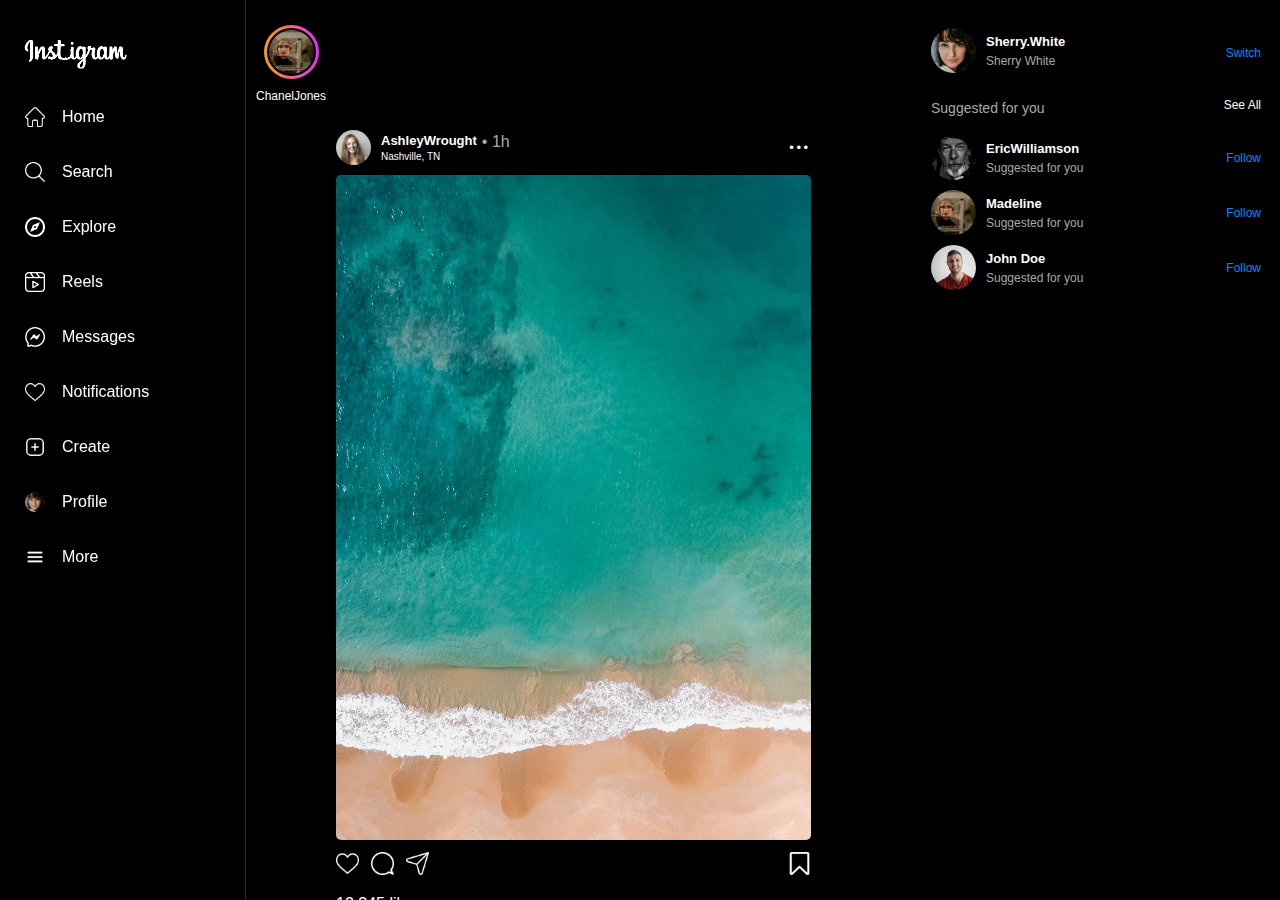
==== Public-Programs/Instigram/index.html @ d8955c0f "Added Instigram" ====
<!DOCTYPE html>
<html lang="en">
<head>
    <meta charset="UTF-8">
    <meta name="viewport" content="width=device-width, initial-scale=1.0">
    <title>Fake Instagram</title>
    <link rel="icon" href="Elements/instagram (1).png">
    <link rel="stylesheet" href="style.css">
</head>
<body>
    <nav id="navBar">
        <img id="Logo" src="Elements/Instigram.png" style="height: 43px; padding: 20px; padding-top: 30px">
        <div class="navBarTab" id="Home">
            <img class="navBarImg" src="Elements/home.png" style="height: 20px; filter: invert(100%)">
            <h4 class="navBarTxt">Home</h4>
        </div>
        <div class="navBarTab" id="Search">
            <img class="navBarImg" src="Elements/search-interface-symbol.png" style="height: 20px; filter: invert(100%)">
            <h4 class="navBarTxt">Search</h4>
        </div>
        <div class="navBarTab" id="Explore">
            <img class="navBarImg" src="Elements/compass.png" style="height: 20px; filter: invert(100%)">
            <h4 class="navBarTxt">Explore</h4>
        </div>
        <div class="navBarTab" id="Reels">
            <img class="navBarImg" src="Elements/video.png" style="height: 20px; filter: invert(100%)">
            <h4 class="navBarTxt">Reels</h4>
        </div>
        <div class="navBarTab" id="Messages">
            <img class="navBarImg" src="Elements/messenger.png" style="height: 20px; filter: invert(100%)">
            <h4 class="navBarTxt">Messages</h4>
        </div>
        <div class="navBarTab" id="Notifications">
            <img class="navBarImg" src="Elements/heart.png" style="height: 20px; filter: invert(100%)">
            <h4 class="navBarTxt">Notifications</h4>
        </div>
        <div class="navBarTab" id="Create">
            <img class="navBarImg" src="Elements/add.png" style="height: 20px; filter: invert(100%)">
            <h4 class="navBarTxt">Create</h4>
        </div>
        <div class="navBarTab" id="Profile">
            <img class="navBarImg" src="Elements/PFPs/PFP6.jpg" style="height: 20px; width: 20px; border-radius: 50%; object-fit: cover;">
            <h4 class="navBarTxt">Profile</h4>
        </div>
        <div class="navBarTab" id="More">
            <img class="navBarImg" src="Elements/menu.png" style="height: 20px; filter: invert(100%)">
            <h4 class="navBarTxt">More</h4>
        </div>
    </nav>
    <main id="main">
        <div class="story-postCont">
            <div id="storyBar">
                <div id="storyCont" class="clickable">
                    <img class="storyImg" src="Elements/PFPs/PFP4.jpg">
                    <p class="storyTxt" >ChanelJones</p>
                </div>
            </div>
            <div id="postColumn">
                <div class="post">
                    <div class="postHeader">
                        <img class="postPFP clickable" src="Elements/PFPs/PFP7.jpg">
                        <div class="user-time-location" >
                            <div class="user-time">
                                <p class="postUser username">AshleyWrought</p>
                                <p class="Time">• 1h</p>
                            </div>
                            <p class="location">Nashville, TN</p>    
                        </div>
                        <div class="moreOpt clickable">
                            <div class="dot">•</div>
                            <div class="dot">•</div>
                            <div class="dot">•</div>
                        </div>
                    </div>
                    <img class="postContent" src="Elements/PostContent/Content5.jpg">
                    <div class="interact-bookCont">
                        <div class="postInteractCont">
                            <img class="interaction clickable" src="Elements/heart.png">
                            <img class="interaction clickable" src="Elements/chat.png">
                            <img class="interaction clickable" src="Elements/send.png">
                        </div>
                        <div class="bookMarkCont">
                            <img class="bookMark interaction clickable" src="Elements/bookmark-white.png" >
                        </div>
                    </div>
                    <p class="numOfLike clickable">12,345 likes</p>
                    <div class="postCaption">
                        <p class="captionUser username clickable">AshleyWrought</p>
                        <p class="captionText">
                            Lorem ipsum dolor sit amet consectetur adipisicing elit. Amet, totam ducimus. Assumenda magnam ut, magni tempora eveniet dolor quas! Delectus reprehenderit quos veritatis quasi voluptatibus amet fugiat quod et dolor!
                        </p>
                    </div>
                </div>
                <div class="post">
                    <div class="postHeader">
                        <img class="postPFP" src="Elements/PFPs/PFP1.jpg">
                        <div class="user-time-location" >
                            <div class="user-time clickable">
                                <p class="postUser username">ErinYoung</p>
                                <p class="Time">• 4h</p>
                            </div>
                            <p class="location clickable">Knoxville, TN</p>    
                        </div>
                        <div class="moreOpt">
                            <div class="dot">•</div>
                            <div class="dot">•</div>
                            <div class="dot">•</div>
                        </div>
                    </div>
                    <img class="postContent" src="Elements/ExampleImg.png">
                    <div class="postInteractCont">
                        <img class="interaction" src="Elements/heart.png">
                        <img class="interaction" src="Elements/chat.png">
                        <img class="interaction" src="Elements/send.png">
                    </div>
                    <div class="bookMarkCont">
                        <div class="bookMark"></div>
                    </div>
                    <p class="numOfLike clickable">132 likes</p>
                    <div class="postCaption">
                        <p class="captionUser username clickable">ErinYoung</p>
                        <p class="captionText">
                            Lorem ipsum dolor sit amet consectetur adipisicing elit. Amet, totam ducimus. Assumenda magnam ut, magni tempora eveniet dolor quas! Delectus reprehenderit quos veritatis quasi voluptatibus amet fugiat quod et dolor!
                        </p>
                    </div>
                </div>
            </div>
        </div>
        <div class="suggested" id="suggestedCol">
            <div class="profileCont">
                <img class="profilePFP clickable" src="Elements/PFPs/PFP6.jpg">                    
                <div class="profileInfo">
                    <p class="profileUser username clickable">Sherry.White</p>
                    <p class="profileName mediumText">Sherry White</p>
                </div>
                <div class="switchCont">
                    <p class="switchText clickable">Switch</p>
                </div>
            </div>
            <div class="suggestedfy">
                <p id="suggfy">Suggested for you</p>
                <p id="seeAll" class="clickable">See All</p>
            </div>
            <div class="suggestedUser">
                <div class="suggestedLeftSide">
                    <img class="suggestedPFP clickable" src="Elements/PFPs/PFP10.jpg">
                    <div class="suggestedUserCont">
                        <p class="suggestedUserTxt username clickable">EricWilliamson</p>
                        <p class="suggestedUserTxt mediumText">Suggested for you</p>
                    </div>
                </div>
                <div class="followBtn clickable">Follow</div>
            </div>
            <div class="suggestedUser">
                <div class="suggestedLeftSide">
                    <img class="suggestedPFP clickable" src="Elements/PFPs/PFP4.jpg">
                    <div class="suggestedUserCont">
                        <p class="suggestedUserTxt username clickable">Madeline</p>
                        <p class="suggestedUserTxt mediumText">Suggested for you</p>
                    </div>
                </div>
                <div class="followBtn clickable">Follow</div>
            </div>
            <div class="suggestedUser">
                <div class="suggestedLeftSide">
                    <img class="suggestedPFP" src="Elements/PFPs/PFP2.jpg" >
                    <div class="suggestedUserCont">
                        <p class="suggestedUserTxt username">John Doe</p>
                        <p class="suggestedUserTxt mediumText">Suggested for you</p>
                    </div>
                </div>
                <div class="followBtn clickable">Follow</div>
            </div>
        </div>
    </main>
    <script src="index.js"></script>
</body>
</html>
---- Public-Programs/Instigram/style.css ----
body{
    margin: 0;
    padding: 0;
    font-family: sans-serif;
    --backgroundColor: black;
    --text: white;
    --secText: rgb(169, 169, 169);
    --specialText: rgb(0, 136, 255);
    background-color: var(--backgroundColor);
    overflow: hidden;
    color: var(--text);
}
#Logo:hover{
    filter: brightness(175%);
    cursor: pointer;
}
#navBar{
    /* background-color: white; */
    display: inline;
    width: 245px;
    height: 100vh;
    border-right: 1px solid rgba(255, 255, 255, 0.168);
    overflow: hidden;
    position: fixed;
    top: 0px;
    left: 0px;
}


.navBarTab{
    background-color: var(--backgroundColor);
    display: flex;
    flex-direction: row;
    justify-content: left;
    align-items: center;
    padding: 10px 0px 10px 10px;
    margin: 0px 20px 15px 15px;
    border-radius: 10px;
}
.navBarTab:hover  .navBarImg{
    transform: scale(1.1);
    filter: invert(0%);

}
.navBarTab:hover{
    background-color: rgba(255, 255, 255, 0.141);
    cursor: pointer;

}
.navBarTab:active .navBarImg{
}
.navBarTxt{
    color: var(--text);
    /* margin-top: 17px;
    margin-bottom: 15px; */
    margin: 0px;
    padding-left: 17px;
    display: inline;
    font-size: 16px;
    font-weight: 500;
}
.navBarImg{
    padding: 0px;
}
main{
    height: 100vh;
    width: 80%;
    margin-left: 20%;
    overflow-x: hidden;
    overflow-y: scroll;
    display: flex;
    flex-direction: row;
}

.story-postCont{
    /* background-color: blue; */
    width: 675px;

}
#storyBar{
    display: flex;
    flex-direction: row;
    justify-content: left;
    align-items: center;
    /* background-color: aqua; */
    width: 675px;
}
#storyCont{
    /* background-color: aqua; */
    width: 70px;
    height: 100px;
    display: flex;
    flex-direction: column;
    align-items: center;
    margin-top: 15px;
    padding: 0px;
}
.storyTxt{
    color: white;
    margin-top: 10px;
    font-size: 12px;
    margin-left: 0px;
}
.storyImg{
    margin-top: 10px; 
    width: 45px;
    height: 45px;
    padding: 2px;
    background: 
    linear-gradient(black, black) padding-box,
    linear-gradient(to right, rgb(255, 154, 21), rgb(230, 43, 255)) border-box;;
    border: 3px solid transparent;
    border-radius: 50%; 
    object-fit: cover;
}


#postColumn{
    /* background-color: aquamarine; */
    width: 675px;
}
.post{
    /* background-color: grey; */
    width: 475px;
    height: auto;
    border-bottom: 1px solid rgba(255, 255, 255, 0.168);
    margin: 0px 80px 0px 80px;
}
.postHeader{
    display: flex;
    flex-direction: row;
    justify-content: left;
    align-items: center;
    padding-top: 15px;
    padding-bottom: 10px;

}
.postPFP{
    height: 35px;
    width: 35px;
    margin-right: 10px;
    border-radius: 50%;
    object-fit: cover;
}
.postUser{
    display: inline;
    margin: 0px;
    color: white;
}
.user-time{
    display: flex;
    flex-direction: row;
    width: 200px;
}
.Time{
    color: var(--secText);
    padding-left: 5px;
    margin: 0px; 
}
.location{
    font-size: 10px;
    margin: 0px;
    color: white;
}
.moreOpt{
    display: flex;
    flex-direction: row;
    justify-content: right;
    padding-right: 3px;
    column-gap: 2.5px;
    width: 100%;
}
.dot{
    color: white;
    font-size: 13px;
}
.postContent{
    width: 100%;
    height: auto;
    border-radius: 5px;
}
.interact-bookCont{
    display: flex;
    flex-direction: row;
    justify-content: space-between;
}
.postInteractCont{
    margin-top: 8px;
    display: flex;
    flex-direction: row;
    justify-content: left;
    column-gap: 12px;
}
.interaction{
    height: 23px;
    width: 23px;
    filter: invert(100%);

}
.bookMark{
    margin-top: 8px;
}
.postCaption{
}
.captionText{
    font-size: 13px;
}
.captionUser{
    display: inline;
    margin: 0px 5px 0px 0px;
    float: left;
}

.suggested{
    /* background-color: yellowgreen; */
    width: 330px;
    min-width: 330px;
    height: 100vh;
    display: flex;
    flex-direction: column;
    overflow-x: scroll;
}
.profileCont{
    display: flex;
    flex-direction: row;
    justify-content: left;
    align-items: center;
    margin-top: 15px;
}
.profilePFP{
    height: 45px;
    width: 45px;
    border-radius: 50%;
    margin-right: 10px;
    margin-top: 13px;
    margin: 13px 10px 13px 0px;
    object-fit: cover;
}
.profileUser{
    margin: 0px;
    font-size: 15px;
}

.profileName{
    margin: 0px;
    margin-top: 5px;
    font-size: 13px;
    color: var(--secText);
}
.switchCont{
    display: flex;
    flex-direction: row;
    justify-content: right;
    align-items: center;
    width: 100%;
    margin-top: 5px;
    /* background-color: royalblue; */
    /* overflow-x: scroll; */
}

.switchText{
    color: var(--specialText);
    font-size: 12px;
}
.suggestedfy{
    display: flex;
    flex-direction: row;
    justify-content: space-between;
}

#suggfy{
    color: var(--secText);
    font-size: 14px;
}

#seeAll{
    font-size: 12px;
}
.suggestedUser{
    display: flex;
    flex-direction: row;
    justify-content: space-between;
    align-items: center;
    margin: 5px 0px 5px 0px;
}
.suggestedLeftSide{
    display: flex;
    flex-direction: row;
    justify-content: left;
    align-items: center;
}
.suggestedUserTxt{
    margin: 0px;
}
.mediumText{
    font-size: 12px;
    color: var(--secText);
    margin-top: 5px;
}
.username{
    font-size: 13px;
    font-weight: bold;
}
.followBtn{
    color: var(--specialText);
    font-size: 12px;
}
.suggestedPFP{
    height: 45px;
    width: 45px;
    border-radius: 50%;
    margin-right: 10px;
    object-fit: cover;
}

.clickable{
    cursor: pointer;

}
.hidden{
    display: none;
    width: auto;
}

/*change the scroll bar to be rounded and blend in with the baclground*/
::-webkit-scrollbar {
    width: 5px;
}
::-webkit-scrollbar-thumb {
    background-color: rgb(113, 113, 113);
    border-radius: 10px;
}
::-webkit-scrollbar-track {
    background-color: transparent;
    border-radius: 10px;
}


@media (min-width: 1920px){
    #navBar{
        width: 400px;
    }
    main{
        margin-left: 35%;
    }


}
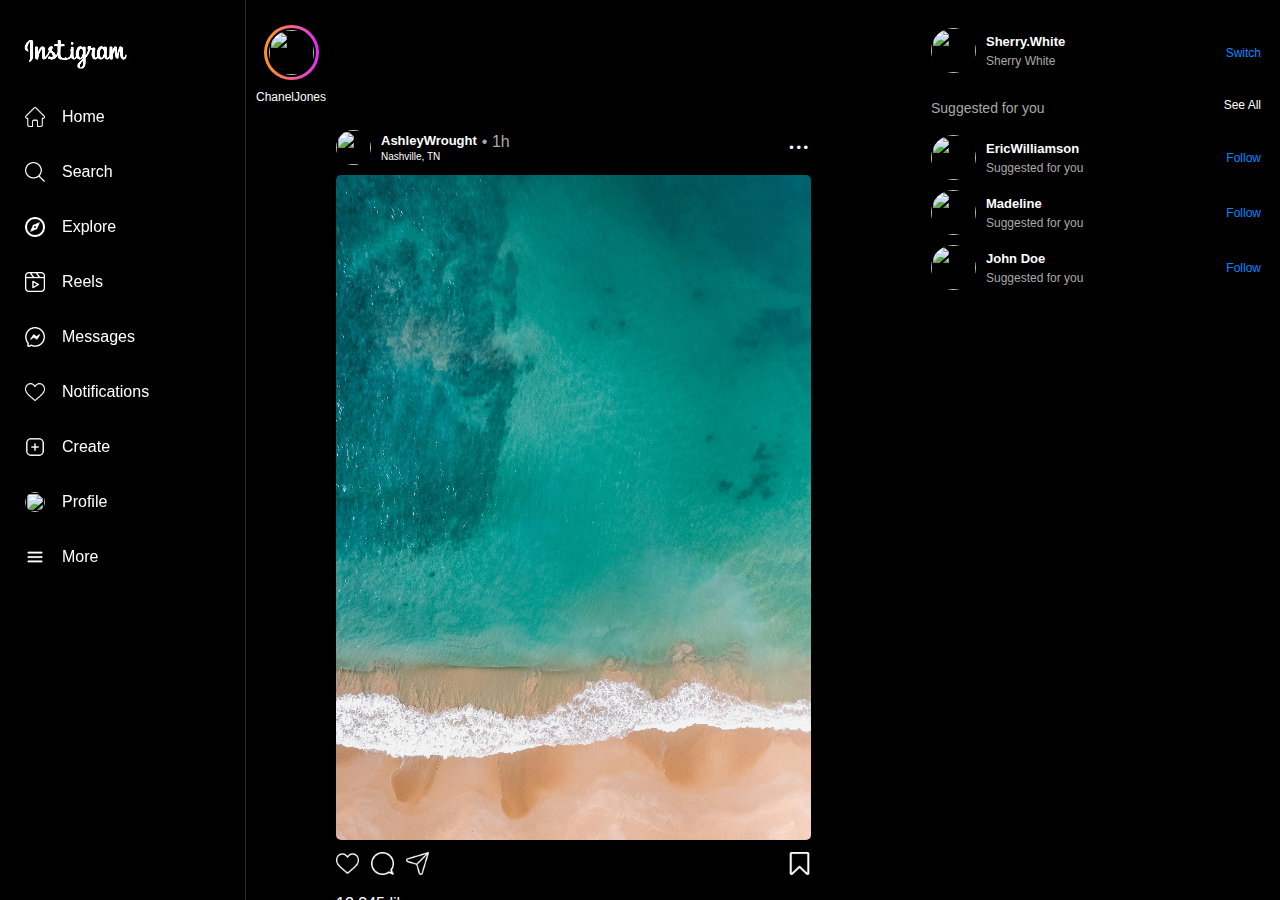
==== commit 1835325a: "Update index.html" ====
--- a/Public-Programs/Instigram/index.html
+++ b/Public-Programs/Instigram/index.html
@@ -9,7 +9,7 @@
 </head>
 <body>
     <nav id="navBar">
-        <img id="Logo" src="Elements/Instigram.png" style="height: 43px; padding: 20px; padding-top: 30px">
+        <img id="Logo" src="./Elements/instigram.png" style="height: 43px; padding: 20px; padding-top: 30px">
         <div class="navBarTab" id="Home">
             <img class="navBarImg" src="Elements/home.png" style="height: 20px; filter: invert(100%)">
             <h4 class="navBarTxt">Home</h4>
--- a/Public-Programs/Instigram/style.css
+++ b/Public-Programs/Instigram/style.css
@@ -345,4 +345,10 @@
     }
 
 
+}
+
+@media (max-width: 1260px){
+    #navBar{
+        width: 100px;
+    }
 }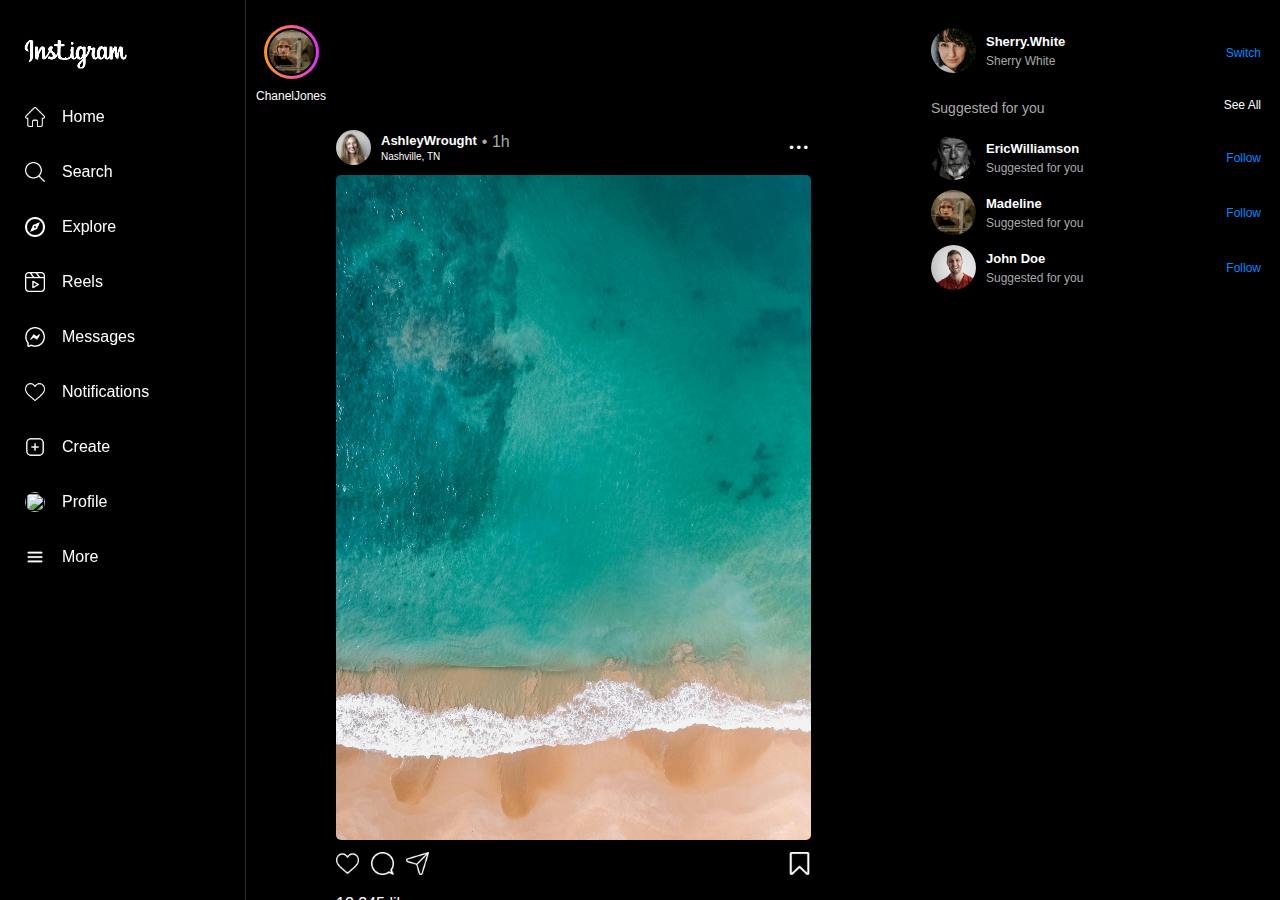
==== commit e94a9afb: "changed L to l" ====
--- a/Public-Programs/Instigram/index.html
+++ b/Public-Programs/Instigram/index.html
@@ -51,14 +51,14 @@
         <div class="story-postCont">
             <div id="storyBar">
                 <div id="storyCont" class="clickable">
-                    <img class="storyImg" src="Elements/PFPs/PFP4.jpg">
+                    <img class="storyImg" src="Elements/PFPs/pfp4.jpg">
                     <p class="storyTxt" >ChanelJones</p>
                 </div>
             </div>
             <div id="postColumn">
                 <div class="post">
                     <div class="postHeader">
-                        <img class="postPFP clickable" src="Elements/PFPs/PFP7.jpg">
+                        <img class="postPFP clickable" src="Elements/PFPs/pfp7.jpg">
                         <div class="user-time-location" >
                             <div class="user-time">
                                 <p class="postUser username">AshleyWrought</p>
@@ -93,7 +93,7 @@
                 </div>
                 <div class="post">
                     <div class="postHeader">
-                        <img class="postPFP" src="Elements/PFPs/PFP1.jpg">
+                        <img class="postPFP" src="Elements/PFPs/pfp1.jpg">
                         <div class="user-time-location" >
                             <div class="user-time clickable">
                                 <p class="postUser username">ErinYoung</p>
@@ -128,7 +128,7 @@
         </div>
         <div class="suggested" id="suggestedCol">
             <div class="profileCont">
-                <img class="profilePFP clickable" src="Elements/PFPs/PFP6.jpg">                    
+                <img class="profilePFP clickable" src="Elements/PFPs/pfp6.jpg">                    
                 <div class="profileInfo">
                     <p class="profileUser username clickable">Sherry.White</p>
                     <p class="profileName mediumText">Sherry White</p>
@@ -143,7 +143,7 @@
             </div>
             <div class="suggestedUser">
                 <div class="suggestedLeftSide">
-                    <img class="suggestedPFP clickable" src="Elements/PFPs/PFP10.jpg">
+                    <img class="suggestedPFP clickable" src="Elements/PFPs/pfp10.jpg">
                     <div class="suggestedUserCont">
                         <p class="suggestedUserTxt username clickable">EricWilliamson</p>
                         <p class="suggestedUserTxt mediumText">Suggested for you</p>
@@ -153,7 +153,7 @@
             </div>
             <div class="suggestedUser">
                 <div class="suggestedLeftSide">
-                    <img class="suggestedPFP clickable" src="Elements/PFPs/PFP4.jpg">
+                    <img class="suggestedPFP clickable" src="Elements/PFPs/pfp4.jpg">
                     <div class="suggestedUserCont">
                         <p class="suggestedUserTxt username clickable">Madeline</p>
                         <p class="suggestedUserTxt mediumText">Suggested for you</p>
@@ -163,7 +163,7 @@
             </div>
             <div class="suggestedUser">
                 <div class="suggestedLeftSide">
-                    <img class="suggestedPFP" src="Elements/PFPs/PFP2.jpg" >
+                    <img class="suggestedPFP" src="Elements/PFPs/pfp2.jpg" >
                     <div class="suggestedUserCont">
                         <p class="suggestedUserTxt username">John Doe</p>
                         <p class="suggestedUserTxt mediumText">Suggested for you</p>
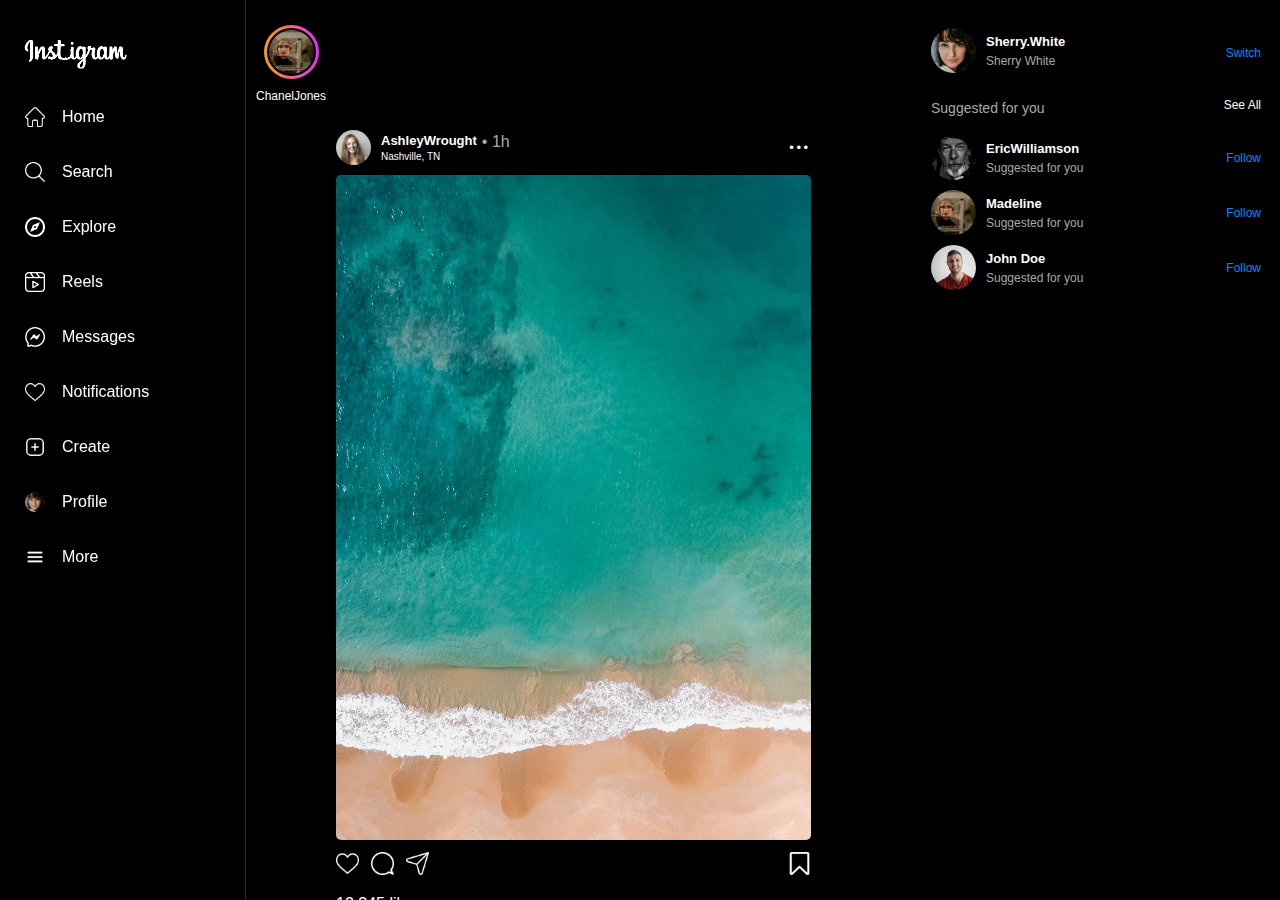
==== commit ab85bc59: "Update index.html" ====
--- a/Public-Programs/Instigram/index.html
+++ b/Public-Programs/Instigram/index.html
@@ -39,7 +39,7 @@
             <h4 class="navBarTxt">Create</h4>
         </div>
         <div class="navBarTab" id="Profile">
-            <img class="navBarImg" src="Elements/PFPs/PFP6.jpg" style="height: 20px; width: 20px; border-radius: 50%; object-fit: cover;">
+            <img class="navBarImg" src="Elements/PFPs/pfp6.jpg" style="height: 20px; width: 20px; border-radius: 50%; object-fit: cover;">
             <h4 class="navBarTxt">Profile</h4>
         </div>
         <div class="navBarTab" id="More">
